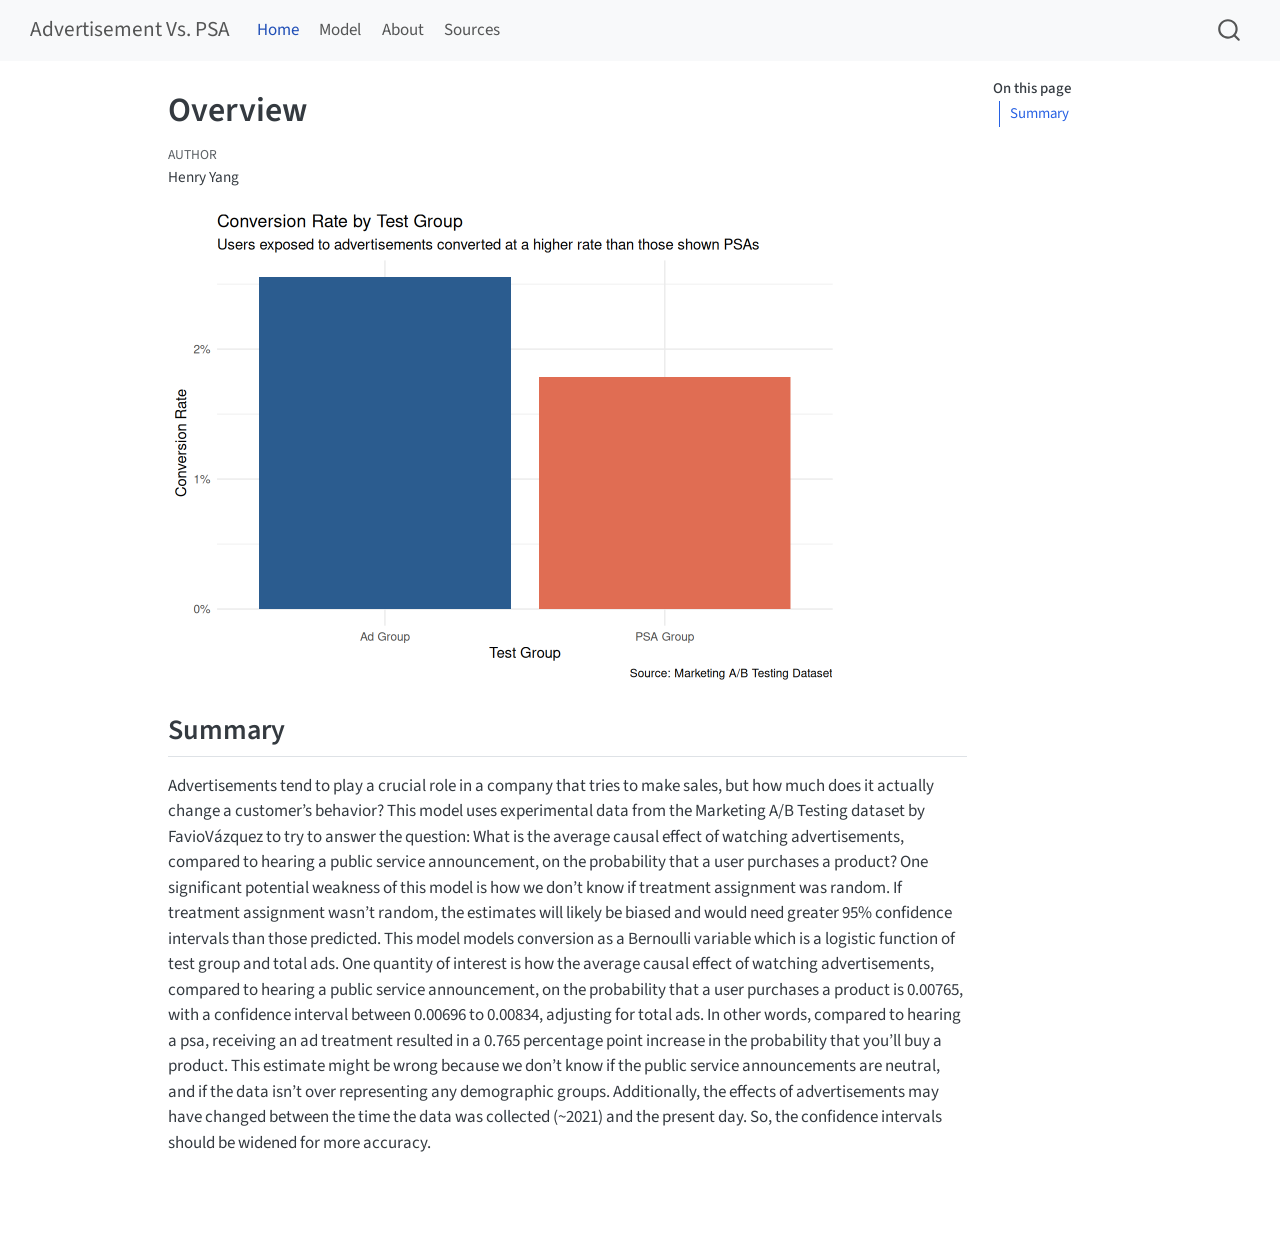
==== index.html @ 62f2049a "Built site for gh-pages" ====
<!DOCTYPE html>
<html xmlns="http://www.w3.org/1999/xhtml" lang="en" xml:lang="en"><head>

<meta charset="utf-8">
<meta name="generator" content="quarto-1.9.38">

<meta name="viewport" content="width=device-width, initial-scale=1.0, user-scalable=yes">

<meta name="author" content="Henry Yang">

<title>Overview – Advertisement Vs. PSA</title>
<style>
/* Default styles provided by pandoc.
** See https://pandoc.org/MANUAL.html#variables-for-html for config info.
*/
code{white-space: pre-wrap;}
span.smallcaps{font-variant: small-caps;}
div.columns{display: flex; gap: min(4vw, 1.5em);}
div.column{flex: auto; overflow-x: auto;}
div.hanging-indent{margin-left: 1.5em; text-indent: -1.5em;}
ul.task-list{list-style: none;}
ul.task-list li input[type="checkbox"] {
  width: 0.8em;
  margin: 0 0.8em 0.2em -1em; /* quarto-specific, see https://github.com/quarto-dev/quarto-cli/issues/4556 */ 
  vertical-align: middle;
}
</style>


<script src="site_libs/quarto-nav/quarto-nav.js"></script>
<script src="site_libs/quarto-nav/headroom.min.js"></script>
<script src="site_libs/clipboard/clipboard.min.js"></script>
<script src="site_libs/quarto-search/autocomplete.umd.js"></script>
<script src="site_libs/quarto-search/fuse.min.js"></script>
<script src="site_libs/quarto-search/quarto-search.js"></script>
<meta name="quarto:offset" content="./">
<script src="site_libs/quarto-html/quarto.js" type="module"></script>
<script src="site_libs/quarto-html/tabsets/tabsets.js" type="module"></script>
<script src="site_libs/quarto-html/popper.min.js"></script>
<script src="site_libs/quarto-html/tippy.umd.min.js"></script>
<script src="site_libs/quarto-html/anchor.min.js"></script>
<link href="site_libs/quarto-html/tippy.css" rel="stylesheet">
<link href="site_libs/quarto-html/quarto-syntax-highlighting-15634bcf2e68342d4ad2dfa704d543f6.css" rel="stylesheet" id="quarto-text-highlighting-styles">
<script src="site_libs/bootstrap/bootstrap.min.js"></script>
<link href="site_libs/bootstrap/bootstrap-icons.css" rel="stylesheet">
<link href="site_libs/bootstrap/bootstrap-c7aaf898691a6d52799ec1fb7446a9ff.min.css" rel="stylesheet" append-hash="true" id="quarto-bootstrap" data-mode="light">
<script id="quarto-search-options" type="application/json">{
  "location": "navbar",
  "copy-button": false,
  "collapse-after": 3,
  "panel-placement": "end",
  "type": "overlay",
  "limit": 50,
  "keyboard-shortcut": [
    "f",
    "/",
    "s"
  ],
  "show-item-context": false,
  "language": {
    "search-no-results-text": "No results",
    "search-matching-documents-text": "matching documents",
    "search-copy-link-title": "Copy link to search",
    "search-hide-matches-text": "Hide additional matches",
    "search-more-match-text": "more match in this document",
    "search-more-matches-text": "more matches in this document",
    "search-clear-button-title": "Clear",
    "search-text-placeholder": "",
    "search-detached-cancel-button-title": "Cancel",
    "search-submit-button-title": "Submit",
    "search-label": "Search"
  }
}</script>


<link rel="stylesheet" href="styles.css">
</head>

<body class="nav-fixed quarto-light">

<div id="quarto-search-results"></div>
  <header id="quarto-header" class="headroom fixed-top">
    <nav class="navbar navbar-expand-lg " data-bs-theme="dark">
      <div class="navbar-container container-fluid">
      <div class="navbar-brand-container mx-auto">
    <a class="navbar-brand" href="./index.html">
    <span class="navbar-title">Advertisement Vs. PSA</span>
    </a>
  </div>
            <div id="quarto-search" class="" title="Search"></div>
          <button class="navbar-toggler" type="button" data-bs-toggle="collapse" data-bs-target="#navbarCollapse" aria-controls="navbarCollapse" role="menu" aria-expanded="false" aria-label="Toggle navigation" onclick="if (window.quartoToggleHeadroom) { window.quartoToggleHeadroom(); }">
  <span class="navbar-toggler-icon"></span>
</button>
          <div class="collapse navbar-collapse" id="navbarCollapse">
            <ul class="navbar-nav navbar-nav-scroll me-auto">
  <li class="nav-item">
    <a class="nav-link active" href="./index.html" aria-current="page"> 
<span class="menu-text">Home</span></a>
  </li>  
  <li class="nav-item">
    <a class="nav-link" href="./model.html"> 
<span class="menu-text">Model</span></a>
  </li>  
  <li class="nav-item">
    <a class="nav-link" href="./about.html"> 
<span class="menu-text">About</span></a>
  </li>  
  <li class="nav-item">
    <a class="nav-link" href="./sources.html"> 
<span class="menu-text">Sources</span></a>
  </li>  
</ul>
          </div> <!-- /navcollapse -->
            <div class="quarto-navbar-tools">
</div>
      </div> <!-- /container-fluid -->
    </nav>
</header>
<!-- content -->
<div id="quarto-content" class="quarto-container page-columns page-rows-contents page-layout-article page-navbar">
<!-- sidebar -->
<!-- margin-sidebar -->
    <div id="quarto-margin-sidebar" class="sidebar margin-sidebar">
        <nav id="TOC" role="doc-toc" class="toc-active">
    <h2 id="toc-title">On this page</h2>
   
  <ul>
  <li><a href="#summary" id="toc-summary" class="nav-link active" data-scroll-target="#summary">Summary</a></li>
  </ul>
</nav>
    </div>
<!-- main -->
<main class="content" id="quarto-document-content">

<header id="title-block-header" class="quarto-title-block default">
<div class="quarto-title">
<h1 class="title">Overview</h1>
</div>



<div class="quarto-title-meta">

    <div>
    <div class="quarto-title-meta-heading">Author</div>
    <div class="quarto-title-meta-contents">
             <p>Henry Yang </p>
          </div>
  </div>
    
  
    
  </div>
  


</header>


<div class="cell">
<div class="cell-output-display">
<div>
<figure class="figure">
<p><img src="index_files/figure-html/unnamed-chunk-2-1.png" class="img-fluid figure-img" width="672"></p>
</figure>
</div>
</div>
</div>
<section id="summary" class="level2">
<h2 class="anchored" data-anchor-id="summary">Summary</h2>
<p>Advertisements tend to play a crucial role in a company that tries to make sales, but how much does it actually change a customer’s behavior? This model uses experimental data from the Marketing A/B Testing dataset by FavioVázquez to try to answer the question: What is the average causal effect of watching advertisements, compared to hearing a public service announcement, on the probability that a user purchases a product? One significant potential weakness of this model is how we don’t know if treatment assignment was random. If treatment assignment wasn’t random, the estimates will likely be biased and would need greater 95% confidence intervals than those predicted. This model models conversion as a Bernoulli variable which is a logistic function of test group and total ads. One quantity of interest is how the average causal effect of watching advertisements, compared to hearing a public service announcement, on the probability that a user purchases a product is 0.00765, with a confidence interval between 0.00696 to 0.00834, adjusting for total ads. In other words, compared to hearing a psa, receiving an ad treatment resulted in a 0.765 percentage point increase in the probability that you’ll buy a product. This estimate might be wrong because we don’t know if the public service announcements are neutral, and if the data isn’t over representing any demographic groups. Additionally, the effects of advertisements may have changed between the time the data was collected (~2021) and the present day. So, the confidence intervals should be widened for more accuracy.</p>


</section>

</main> <!-- /main -->
<script id="quarto-html-after-body" type="application/javascript">
  window.document.addEventListener("DOMContentLoaded", function (event) {
    const icon = "";
    const anchorJS = new window.AnchorJS();
    anchorJS.options = {
      placement: 'right',
      icon: icon
    };
    anchorJS.add('.anchored');
    const isCodeAnnotation = (el) => {
      for (const clz of el.classList) {
        if (clz.startsWith('code-annotation-')) {                     
          return true;
        }
      }
      return false;
    }
    const onCopySuccess = function(e) {
      // button target
      const button = e.trigger;
      // don't keep focus
      button.blur();
      // flash "checked"
      button.classList.add('code-copy-button-checked');
      var currentTitle = button.getAttribute("title");
      button.setAttribute("title", "Copied!");
      let tooltip;
      if (window.bootstrap) {
        button.setAttribute("data-bs-toggle", "tooltip");
        button.setAttribute("data-bs-placement", "left");
        button.setAttribute("data-bs-title", "Copied!");
        tooltip = new bootstrap.Tooltip(button, 
          { trigger: "manual", 
            customClass: "code-copy-button-tooltip",
            offset: [0, -8]});
        tooltip.show();    
      }
      setTimeout(function() {
        if (tooltip) {
          tooltip.hide();
          button.removeAttribute("data-bs-title");
          button.removeAttribute("data-bs-toggle");
          button.removeAttribute("data-bs-placement");
        }
        button.setAttribute("title", currentTitle);
        button.classList.remove('code-copy-button-checked');
      }, 1000);
      // clear code selection
      e.clearSelection();
    }
    const getTextToCopy = function(trigger) {
      const outerScaffold = trigger.parentElement.cloneNode(true);
      const codeEl = outerScaffold.querySelector('code');
      for (const childEl of codeEl.children) {
        if (isCodeAnnotation(childEl)) {
          childEl.remove();
        }
      }
      return codeEl.innerText;
    }
    const clipboard = new window.ClipboardJS('.code-copy-button:not([data-in-quarto-modal])', {
      text: getTextToCopy
    });
    clipboard.on('success', onCopySuccess);
    if (window.document.getElementById('quarto-embedded-source-code-modal')) {
      const clipboardModal = new window.ClipboardJS('.code-copy-button[data-in-quarto-modal]', {
        text: getTextToCopy,
        container: window.document.getElementById('quarto-embedded-source-code-modal')
      });
      clipboardModal.on('success', onCopySuccess);
    }
      var localhostRegex = new RegExp(/^(?:http|https):\/\/localhost\:?[0-9]*\//);
      var mailtoRegex = new RegExp(/^mailto:/);
        var filterRegex = new RegExp('/' + window.location.host + '/');
      var isInternal = (href) => {
          return filterRegex.test(href) || localhostRegex.test(href) || mailtoRegex.test(href);
      }
      // Inspect non-navigation links and adorn them if external
     var links = window.document.querySelectorAll('a[href]:not(.nav-link):not(.navbar-brand):not(.toc-action):not(.sidebar-link):not(.sidebar-item-toggle):not(.pagination-link):not(.no-external):not([aria-hidden]):not(.dropdown-item):not(.quarto-navigation-tool):not(.about-link)');
      for (var i=0; i<links.length; i++) {
        const link = links[i];
        if (!isInternal(link.href)) {
          // undo the damage that might have been done by quarto-nav.js in the case of
          // links that we want to consider external
          if (link.dataset.originalHref !== undefined) {
            link.href = link.dataset.originalHref;
          }
        }
      }
    function tippyHover(el, contentFn, onTriggerFn, onUntriggerFn) {
      const config = {
        allowHTML: true,
        maxWidth: 500,
        delay: 100,
        arrow: false,
        appendTo: function(el) {
            return el.parentElement;
        },
        interactive: true,
        interactiveBorder: 10,
        theme: 'quarto',
        placement: 'bottom-start',
      };
      if (contentFn) {
        config.content = contentFn;
      }
      if (onTriggerFn) {
        config.onTrigger = onTriggerFn;
      }
      if (onUntriggerFn) {
        config.onUntrigger = onUntriggerFn;
      }
      window.tippy(el, config); 
    }
    const noterefs = window.document.querySelectorAll('a[role="doc-noteref"]');
    for (var i=0; i<noterefs.length; i++) {
      const ref = noterefs[i];
      tippyHover(ref, function() {
        // use id or data attribute instead here
        let href = ref.getAttribute('data-footnote-href') || ref.getAttribute('href');
        try { href = new URL(href).hash; } catch {}
        const id = href.replace(/^#\/?/, "");
        const note = window.document.getElementById(id);
        if (note) {
          return note.innerHTML;
        } else {
          return "";
        }
      });
    }
    const xrefs = window.document.querySelectorAll('a.quarto-xref');
    const processXRef = (id, note) => {
      // Strip column container classes
      const stripColumnClz = (el) => {
        el.classList.remove("page-full", "page-columns");
        if (el.children) {
          for (const child of el.children) {
            stripColumnClz(child);
          }
        }
      }
      stripColumnClz(note)
      if (id === null || id.startsWith('sec-')) {
        // Special case sections, only their first couple elements
        const container = document.createElement("div");
        if (note.children && note.children.length > 2) {
          container.appendChild(note.children[0].cloneNode(true));
          for (let i = 1; i < note.children.length; i++) {
            const child = note.children[i];
            if (child.tagName === "P" && child.innerText === "") {
              continue;
            } else {
              container.appendChild(child.cloneNode(true));
              break;
            }
          }
          if (window.Quarto?.typesetMath) {
            window.Quarto.typesetMath(container);
          }
          return container.innerHTML
        } else {
          if (window.Quarto?.typesetMath) {
            window.Quarto.typesetMath(note);
          }
          return note.innerHTML;
        }
      } else {
        // Remove any anchor links if they are present
        const anchorLink = note.querySelector('a.anchorjs-link');
        if (anchorLink) {
          anchorLink.remove();
        }
        if (window.Quarto?.typesetMath) {
          window.Quarto.typesetMath(note);
        }
        if (note.classList.contains("callout")) {
          return note.outerHTML;
        } else {
          return note.innerHTML;
        }
      }
    }
    for (var i=0; i<xrefs.length; i++) {
      const xref = xrefs[i];
      tippyHover(xref, undefined, function(instance) {
        instance.disable();
        let url = xref.getAttribute('href');
        let hash = undefined; 
        if (url.startsWith('#')) {
          hash = url;
        } else {
          try { hash = new URL(url).hash; } catch {}
        }
        if (hash) {
          const id = hash.replace(/^#\/?/, "");
          const note = window.document.getElementById(id);
          if (note !== null) {
            try {
              const html = processXRef(id, note.cloneNode(true));
              instance.setContent(html);
            } finally {
              instance.enable();
              instance.show();
            }
          } else {
            // See if we can fetch this
            fetch(url.split('#')[0])
            .then(res => res.text())
            .then(html => {
              const parser = new DOMParser();
              const htmlDoc = parser.parseFromString(html, "text/html");
              const note = htmlDoc.getElementById(id);
              if (note !== null) {
                const html = processXRef(id, note);
                instance.setContent(html);
              } 
            }).finally(() => {
              instance.enable();
              instance.show();
            });
          }
        } else {
          // See if we can fetch a full url (with no hash to target)
          // This is a special case and we should probably do some content thinning / targeting
          fetch(url)
          .then(res => res.text())
          .then(html => {
            const parser = new DOMParser();
            const htmlDoc = parser.parseFromString(html, "text/html");
            const note = htmlDoc.querySelector('main.content');
            if (note !== null) {
              // This should only happen for chapter cross references
              // (since there is no id in the URL)
              // remove the first header
              if (note.children.length > 0 && note.children[0].tagName === "HEADER") {
                note.children[0].remove();
              }
              const html = processXRef(null, note);
              instance.setContent(html);
            } 
          }).finally(() => {
            instance.enable();
            instance.show();
          });
        }
      }, function(instance) {
      });
    }
        let selectedAnnoteEl;
        const selectorForAnnotation = ( cell, annotation) => {
          let cellAttr = 'data-code-cell="' + cell + '"';
          let lineAttr = 'data-code-annotation="' +  annotation + '"';
          const selector = 'span[' + cellAttr + '][' + lineAttr + ']';
          return selector;
        }
        const selectCodeLines = (annoteEl) => {
          const doc = window.document;
          const targetCell = annoteEl.getAttribute("data-target-cell");
          const targetAnnotation = annoteEl.getAttribute("data-target-annotation");
          const annoteSpan = window.document.querySelector(selectorForAnnotation(targetCell, targetAnnotation));
          const lines = annoteSpan.getAttribute("data-code-lines").split(",");
          const lineIds = lines.map((line) => {
            return targetCell + "-" + line;
          })
          let top = null;
          let height = null;
          let parent = null;
          if (lineIds.length > 0) {
              //compute the position of the single el (top and bottom and make a div)
              const el = window.document.getElementById(lineIds[0]);
              top = el.offsetTop;
              height = el.offsetHeight;
              parent = el.parentElement.parentElement;
            if (lineIds.length > 1) {
              const lastEl = window.document.getElementById(lineIds[lineIds.length - 1]);
              const bottom = lastEl.offsetTop + lastEl.offsetHeight;
              height = bottom - top;
            }
            if (top !== null && height !== null && parent !== null) {
              // cook up a div (if necessary) and position it 
              let div = window.document.getElementById("code-annotation-line-highlight");
              if (div === null) {
                div = window.document.createElement("div");
                div.setAttribute("id", "code-annotation-line-highlight");
                div.style.position = 'absolute';
                parent.appendChild(div);
              }
              div.style.top = top - 2 + "px";
              div.style.height = height + 4 + "px";
              div.style.left = 0;
              let gutterDiv = window.document.getElementById("code-annotation-line-highlight-gutter");
              if (gutterDiv === null) {
                gutterDiv = window.document.createElement("div");
                gutterDiv.setAttribute("id", "code-annotation-line-highlight-gutter");
                gutterDiv.style.position = 'absolute';
                const codeCell = window.document.getElementById(targetCell);
                const gutter = codeCell.querySelector('.code-annotation-gutter');
                gutter.appendChild(gutterDiv);
              }
              gutterDiv.style.top = top - 2 + "px";
              gutterDiv.style.height = height + 4 + "px";
            }
            selectedAnnoteEl = annoteEl;
          }
        };
        const unselectCodeLines = () => {
          const elementsIds = ["code-annotation-line-highlight", "code-annotation-line-highlight-gutter"];
          elementsIds.forEach((elId) => {
            const div = window.document.getElementById(elId);
            if (div) {
              div.remove();
            }
          });
          selectedAnnoteEl = undefined;
        };
          // Handle positioning of the toggle
      window.addEventListener(
        "resize",
        throttle(() => {
          elRect = undefined;
          if (selectedAnnoteEl) {
            selectCodeLines(selectedAnnoteEl);
          }
        }, 10)
      );
      function throttle(fn, ms) {
      let throttle = false;
      let timer;
        return (...args) => {
          if(!throttle) { // first call gets through
              fn.apply(this, args);
              throttle = true;
          } else { // all the others get throttled
              if(timer) clearTimeout(timer); // cancel #2
              timer = setTimeout(() => {
                fn.apply(this, args);
                timer = throttle = false;
              }, ms);
          }
        };
      }
        // Attach click handler to the DT
        const annoteDls = window.document.querySelectorAll('dt[data-target-cell]');
        for (const annoteDlNode of annoteDls) {
          annoteDlNode.addEventListener('click', (event) => {
            const clickedEl = event.target;
            if (clickedEl !== selectedAnnoteEl) {
              unselectCodeLines();
              const activeEl = window.document.querySelector('dt[data-target-cell].code-annotation-active');
              if (activeEl) {
                activeEl.classList.remove('code-annotation-active');
              }
              selectCodeLines(clickedEl);
              clickedEl.classList.add('code-annotation-active');
            } else {
              // Unselect the line
              unselectCodeLines();
              clickedEl.classList.remove('code-annotation-active');
            }
          });
        }
    const findCites = (el) => {
      const parentEl = el.parentElement;
      if (parentEl) {
        const cites = parentEl.dataset.cites;
        if (cites) {
          return {
            el,
            cites: cites.split(' ')
          };
        } else {
          return findCites(el.parentElement)
        }
      } else {
        return undefined;
      }
    };
    var bibliorefs = window.document.querySelectorAll('a[role="doc-biblioref"]');
    for (var i=0; i<bibliorefs.length; i++) {
      const ref = bibliorefs[i];
      const citeInfo = findCites(ref);
      if (citeInfo) {
        tippyHover(citeInfo.el, function() {
          var popup = window.document.createElement('div');
          citeInfo.cites.forEach(function(cite) {
            var citeDiv = window.document.createElement('div');
            citeDiv.classList.add('hanging-indent');
            citeDiv.classList.add('csl-entry');
            var biblioDiv = window.document.getElementById('ref-' + cite);
            if (biblioDiv) {
              citeDiv.innerHTML = biblioDiv.innerHTML;
            }
            popup.appendChild(citeDiv);
          });
          return popup.innerHTML;
        });
      }
    }
  });
  </script>
</div> <!-- /content -->




</body></html>
---- site_libs/quarto-html/tippy.css ----
.tippy-box[data-animation=fade][data-state=hidden]{opacity:0}[data-tippy-root]{max-width:calc(100vw - 10px)}.tippy-box{position:relative;background-color:#333;color:#fff;border-radius:4px;font-size:14px;line-height:1.4;white-space:normal;outline:0;transition-property:transform,visibility,opacity}.tippy-box[data-placement^=top]>.tippy-arrow{bottom:0}.tippy-box[data-placement^=top]>.tippy-arrow:before{bottom:-7px;left:0;border-width:8px 8px 0;border-top-color:initial;transform-origin:center top}.tippy-box[data-placement^=bottom]>.tippy-arrow{top:0}.tippy-box[data-placement^=bottom]>.tippy-arrow:before{top:-7px;left:0;border-width:0 8px 8px;border-bottom-color:initial;transform-origin:center bottom}.tippy-box[data-placement^=left]>.tippy-arrow{right:0}.tippy-box[data-placement^=left]>.tippy-arrow:before{border-width:8px 0 8px 8px;border-left-color:initial;right:-7px;transform-origin:center left}.tippy-box[data-placement^=right]>.tippy-arrow{left:0}.tippy-box[data-placement^=right]>.tippy-arrow:before{left:-7px;border-width:8px 8px 8px 0;border-right-color:initial;transform-origin:center right}.tippy-box[data-inertia][data-state=visible]{transition-timing-function:cubic-bezier(.54,1.5,.38,1.11)}.tippy-arrow{width:16px;height:16px;color:#333}.tippy-arrow:before{content:"";position:absolute;border-color:transparent;border-style:solid}.tippy-content{position:relative;padding:5px 9px;z-index:1}
---- site_libs/quarto-html/quarto-syntax-highlighting-15634bcf2e68342d4ad2dfa704d543f6.css ----
/* quarto syntax highlight colors */
:root {
  --quarto-hl-ot-color: #003B4F;
  --quarto-hl-at-color: #657422;
  --quarto-hl-ss-color: #20794D;
  --quarto-hl-an-color: #5E5E5E;
  --quarto-hl-fu-color: #4758AB;
  --quarto-hl-st-color: #20794D;
  --quarto-hl-cf-color: #003B4F;
  --quarto-hl-op-color: #5E5E5E;
  --quarto-hl-er-color: #AD0000;
  --quarto-hl-bn-color: #AD0000;
  --quarto-hl-al-color: #AD0000;
  --quarto-hl-va-color: #111111;
  --quarto-hl-bu-color: inherit;
  --quarto-hl-ex-color: inherit;
  --quarto-hl-pp-color: #AD0000;
  --quarto-hl-in-color: #5E5E5E;
  --quarto-hl-vs-color: #20794D;
  --quarto-hl-wa-color: #5E5E5E;
  --quarto-hl-do-color: #5E5E5E;
  --quarto-hl-im-color: #00769E;
  --quarto-hl-ch-color: #20794D;
  --quarto-hl-dt-color: #AD0000;
  --quarto-hl-fl-color: #AD0000;
  --quarto-hl-co-color: #5E5E5E;
  --quarto-hl-cv-color: #5E5E5E;
  --quarto-hl-cn-color: #8f5902;
  --quarto-hl-sc-color: #5E5E5E;
  --quarto-hl-dv-color: #AD0000;
  --quarto-hl-kw-color: #003B4F;
}

/* other quarto variables */
:root {
  --quarto-font-monospace: SFMono-Regular, Menlo, Monaco, Consolas, "Liberation Mono", "Courier New", monospace;
}

/* syntax highlight based on Pandoc's rules */
pre > code.sourceCode > span {
  color: #003B4F;
}

code.sourceCode > span {
  color: #003B4F;
}

div.sourceCode,
div.sourceCode pre.sourceCode {
  color: #003B4F;
}

/* Normal */
code span {
  color: #003B4F;
}

/* Alert */
code span.al {
  color: #AD0000;
  font-style: inherit;
}

/* Annotation */
code span.an {
  color: #5E5E5E;
  font-style: inherit;
}

/* Attribute */
code span.at {
  color: #657422;
  font-style: inherit;
}

/* BaseN */
code span.bn {
  color: #AD0000;
  font-style: inherit;
}

/* BuiltIn */
code span.bu {
  font-style: inherit;
}

/* ControlFlow */
code span.cf {
  color: #003B4F;
  font-weight: bold;
  font-style: inherit;
}

/* Char */
code span.ch {
  color: #20794D;
  font-style: inherit;
}

/* Constant */
code span.cn {
  color: #8f5902;
  font-style: inherit;
}

/* Comment */
code span.co {
  color: #5E5E5E;
  font-style: inherit;
}

/* CommentVar */
code span.cv {
  color: #5E5E5E;
  font-style: italic;
}

/* Documentation */
code span.do {
  color: #5E5E5E;
  font-style: italic;
}

/* DataType */
code span.dt {
  color: #AD0000;
  font-style: inherit;
}

/* DecVal */
code span.dv {
  color: #AD0000;
  font-style: inherit;
}

/* Error */
code span.er {
  color: #AD0000;
  font-style: inherit;
}

/* Extension */
code span.ex {
  font-style: inherit;
}

/* Float */
code span.fl {
  color: #AD0000;
  font-style: inherit;
}

/* Function */
code span.fu {
  color: #4758AB;
  font-style: inherit;
}

/* Import */
code span.im {
  color: #00769E;
  font-style: inherit;
}

/* Information */
code span.in {
  color: #5E5E5E;
  font-style: inherit;
}

/* Keyword */
code span.kw {
  color: #003B4F;
  font-weight: bold;
  font-style: inherit;
}

/* Operator */
code span.op {
  color: #5E5E5E;
  font-style: inherit;
}

/* Other */
code span.ot {
  color: #003B4F;
  font-style: inherit;
}

/* Preprocessor */
code span.pp {
  color: #AD0000;
  font-style: inherit;
}

/* SpecialChar */
code span.sc {
  color: #5E5E5E;
  font-style: inherit;
}

/* SpecialString */
code span.ss {
  color: #20794D;
  font-style: inherit;
}

/* String */
code span.st {
  color: #20794D;
  font-style: inherit;
}

/* Variable */
code span.va {
  color: #111111;
  font-style: inherit;
}

/* VerbatimString */
code span.vs {
  color: #20794D;
  font-style: inherit;
}

/* Warning */
code span.wa {
  color: #5E5E5E;
  font-style: italic;
}

.prevent-inlining {
  content: "</";
}

/*# sourceMappingURL=f23921c56f73e400b49028c9186a1aa0.css.map */
---- styles.css ----
/* css styles */
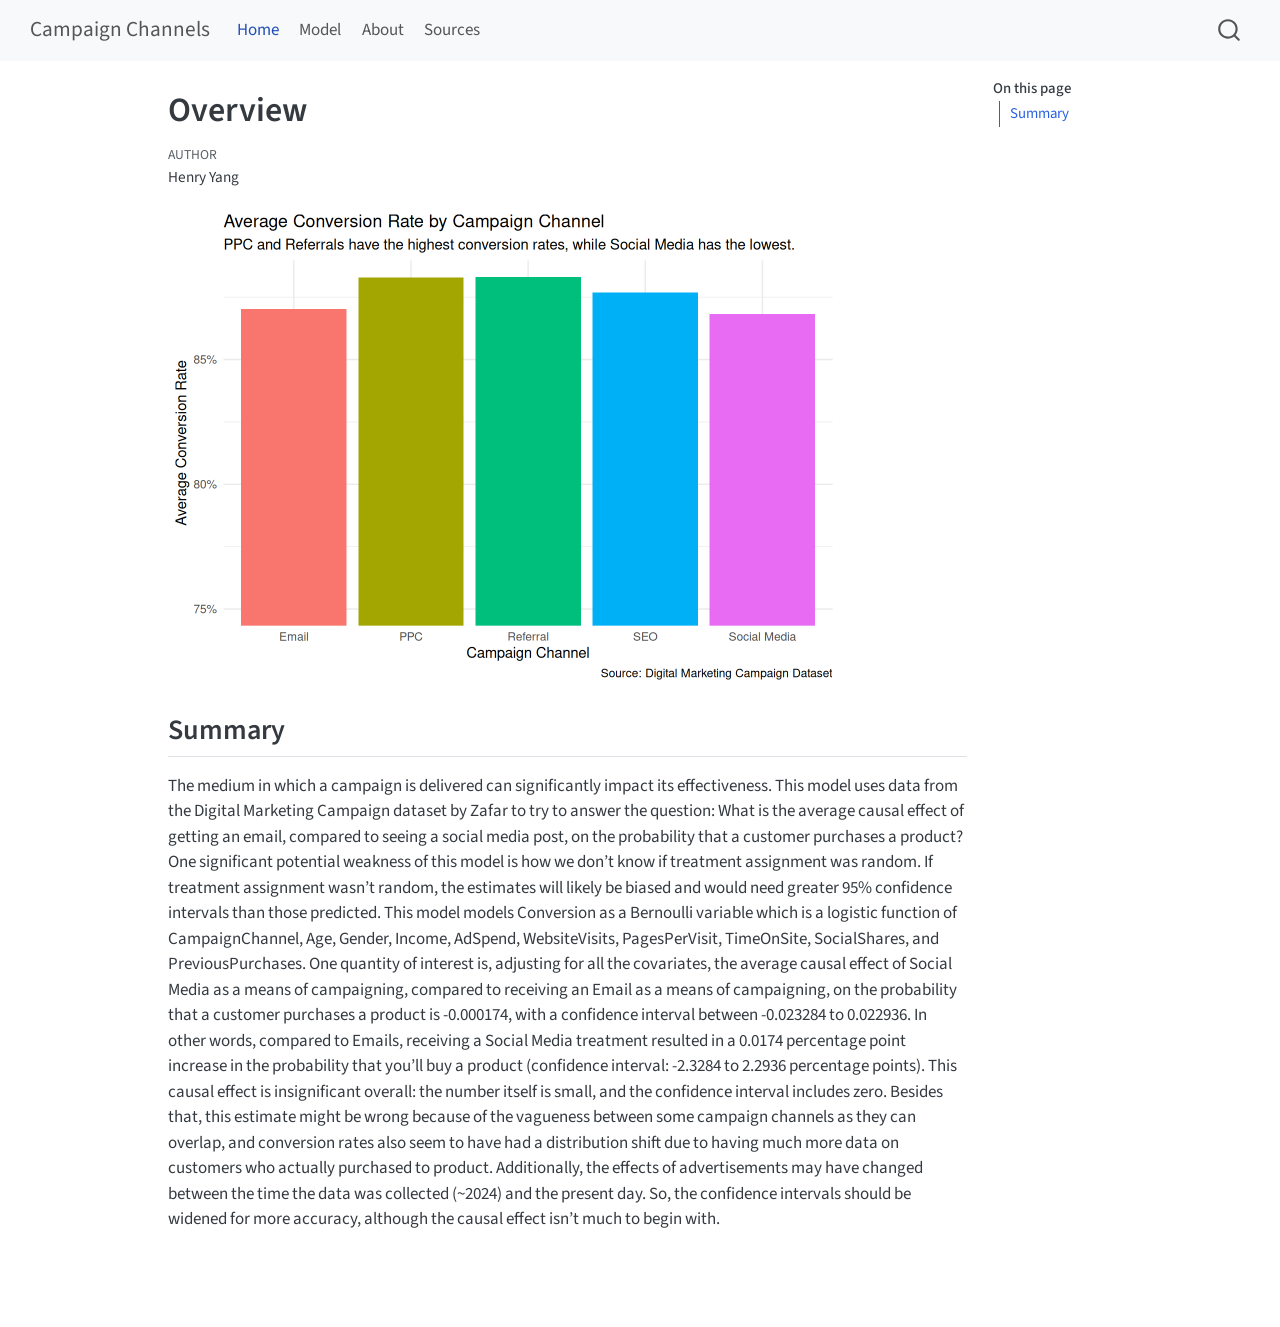
==== commit a876d8d6: "Built site for gh-pages" ====
--- a/index.html
+++ b/index.html
@@ -8,7 +8,7 @@
 
 <meta name="author" content="Henry Yang">
 
-<title>Overview – Advertisement Vs. PSA</title>
+<title>Overview – Campaign Channels</title>
 <style>
 /* Default styles provided by pandoc.
 ** See https://pandoc.org/MANUAL.html#variables-for-html for config info.
@@ -84,7 +84,7 @@
       <div class="navbar-container container-fluid">
       <div class="navbar-brand-container mx-auto">
     <a class="navbar-brand" href="./index.html">
-    <span class="navbar-title">Advertisement Vs. PSA</span>
+    <span class="navbar-title">Campaign Channels</span>
     </a>
   </div>
             <div id="quarto-search" class="" title="Search"></div>
@@ -168,7 +168,7 @@
 </div>
 <section id="summary" class="level2">
 <h2 class="anchored" data-anchor-id="summary">Summary</h2>
-<p>Advertisements tend to play a crucial role in a company that tries to make sales, but how much does it actually change a customer’s behavior? This model uses experimental data from the Marketing A/B Testing dataset by FavioVázquez to try to answer the question: What is the average causal effect of watching advertisements, compared to hearing a public service announcement, on the probability that a user purchases a product? One significant potential weakness of this model is how we don’t know if treatment assignment was random. If treatment assignment wasn’t random, the estimates will likely be biased and would need greater 95% confidence intervals than those predicted. This model models conversion as a Bernoulli variable which is a logistic function of test group and total ads. One quantity of interest is how the average causal effect of watching advertisements, compared to hearing a public service announcement, on the probability that a user purchases a product is 0.00765, with a confidence interval between 0.00696 to 0.00834, adjusting for total ads. In other words, compared to hearing a psa, receiving an ad treatment resulted in a 0.765 percentage point increase in the probability that you’ll buy a product. This estimate might be wrong because we don’t know if the public service announcements are neutral, and if the data isn’t over representing any demographic groups. Additionally, the effects of advertisements may have changed between the time the data was collected (~2021) and the present day. So, the confidence intervals should be widened for more accuracy.</p>
+<p>The medium in which a campaign is delivered can significantly impact its effectiveness. This model uses data from the Digital Marketing Campaign dataset by Zafar to try to answer the question: What is the average causal effect of getting an email, compared to seeing a social media post, on the probability that a customer purchases a product? One significant potential weakness of this model is how we don’t know if treatment assignment was random. If treatment assignment wasn’t random, the estimates will likely be biased and would need greater 95% confidence intervals than those predicted. This model models Conversion as a Bernoulli variable which is a logistic function of CampaignChannel, Age, Gender, Income, AdSpend, WebsiteVisits, PagesPerVisit, TimeOnSite, SocialShares, and PreviousPurchases. One quantity of interest is, adjusting for all the covariates, the average causal effect of Social Media as a means of campaigning, compared to receiving an Email as a means of campaigning, on the probability that a customer purchases a product is -0.000174, with a confidence interval between -0.023284 to 0.022936. In other words, compared to Emails, receiving a Social Media treatment resulted in a 0.0174 percentage point increase in the probability that you’ll buy a product (confidence interval: -2.3284 to 2.2936 percentage points). This causal effect is insignificant overall: the number itself is small, and the confidence interval includes zero. Besides that, this estimate might be wrong because of the vagueness between some campaign channels as they can overlap, and conversion rates also seem to have had a distribution shift due to having much more data on customers who actually purchased to product. Additionally, the effects of advertisements may have changed between the time the data was collected (~2024) and the present day. So, the confidence intervals should be widened for more accuracy, although the causal effect isn’t much to begin with.</p>
 
 
 </section>
@@ -247,7 +247,7 @@
     }
       var localhostRegex = new RegExp(/^(?:http|https):\/\/localhost\:?[0-9]*\//);
       var mailtoRegex = new RegExp(/^mailto:/);
-        var filterRegex = new RegExp('/' + window.location.host + '/');
+        var filterRegex = new RegExp("https:\/\/henry-yang-hd\.github\.io\/final-project\/");
       var isInternal = (href) => {
           return filterRegex.test(href) || localhostRegex.test(href) || mailtoRegex.test(href);
       }
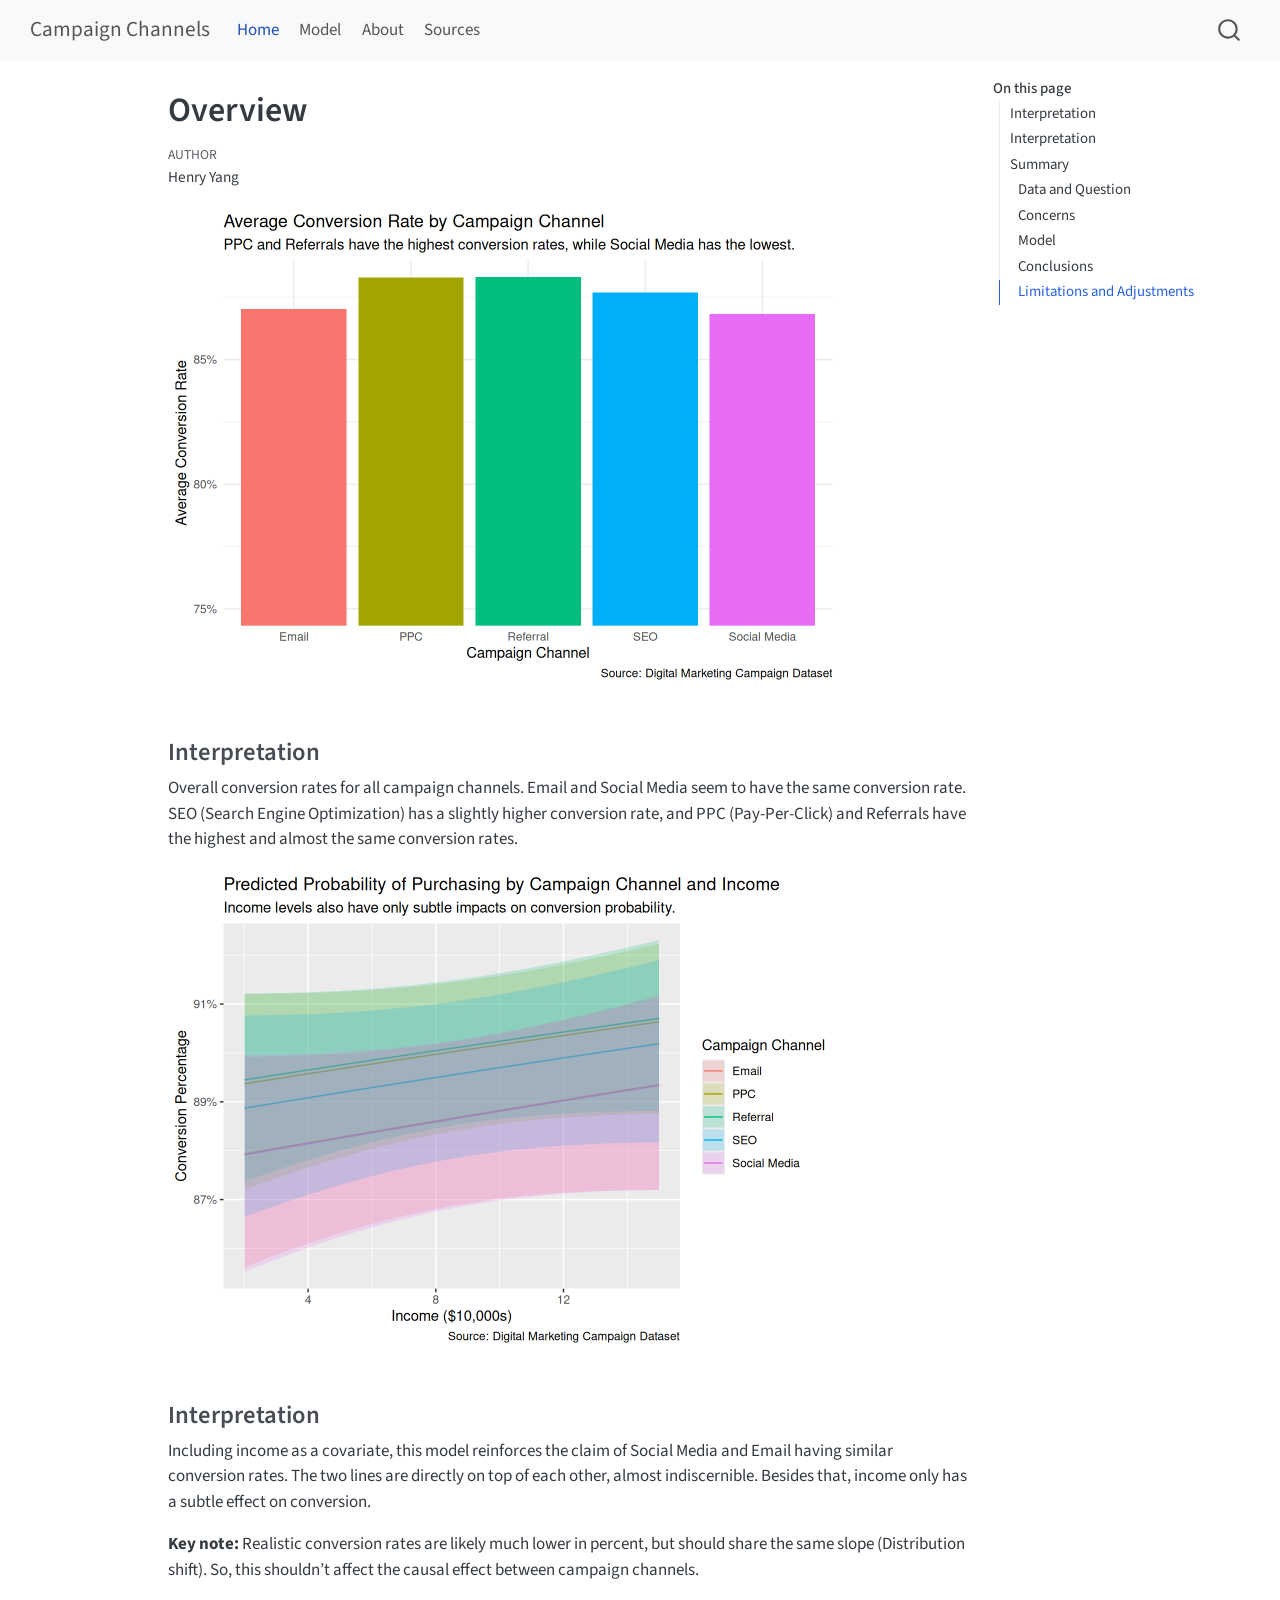
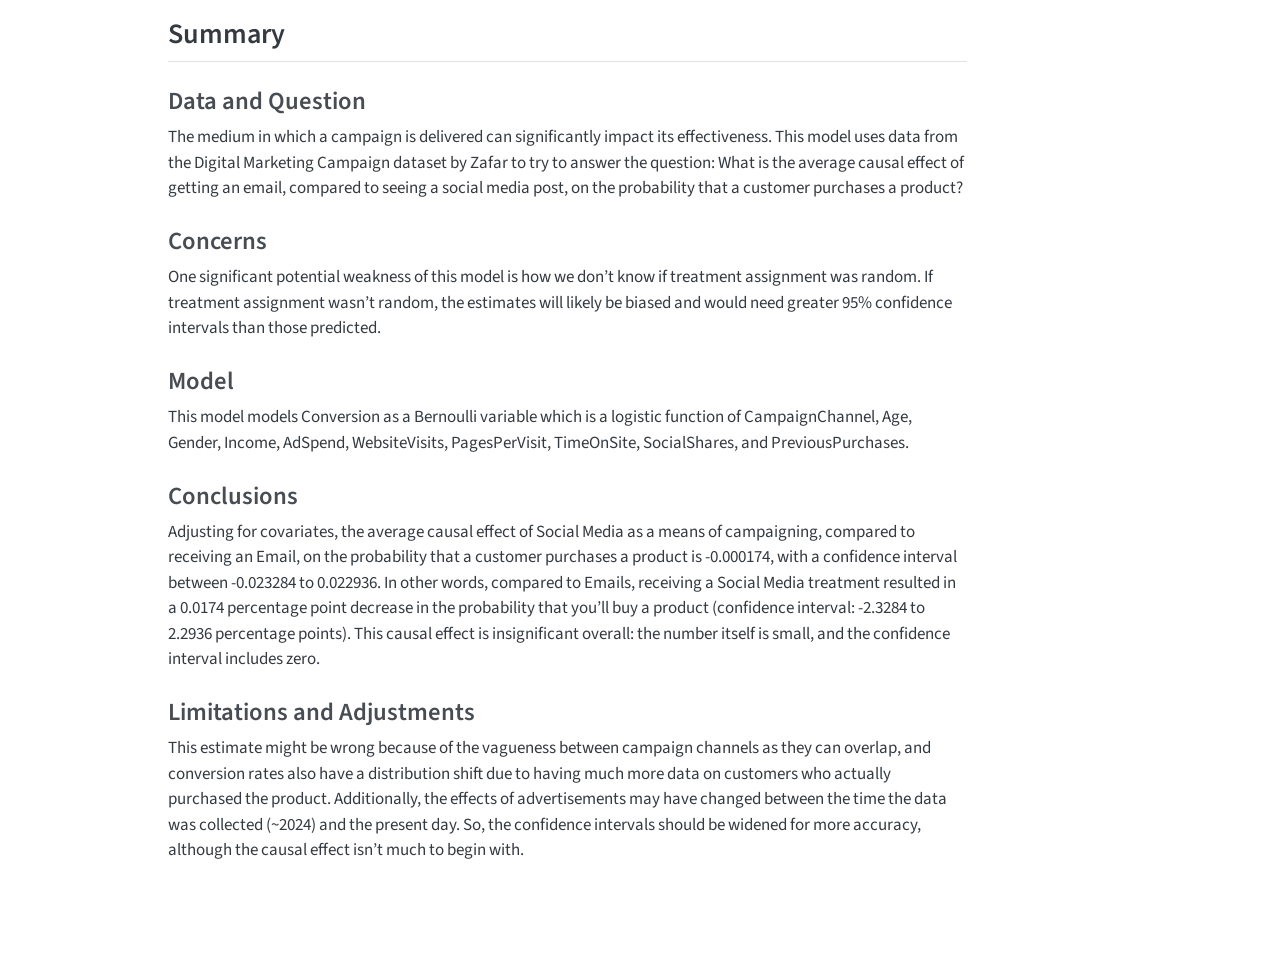
==== commit a108741a: "Built site for gh-pages" ====
--- a/index.html
+++ b/index.html
@@ -125,7 +125,16 @@
     <h2 id="toc-title">On this page</h2>
    
   <ul>
-  <li><a href="#summary" id="toc-summary" class="nav-link active" data-scroll-target="#summary">Summary</a></li>
+  <li><a href="#interpretation" id="toc-interpretation" class="nav-link active" data-scroll-target="#interpretation">Interpretation</a></li>
+  <li><a href="#interpretation-1" id="toc-interpretation-1" class="nav-link" data-scroll-target="#interpretation-1">Interpretation</a></li>
+  <li><a href="#summary" id="toc-summary" class="nav-link" data-scroll-target="#summary">Summary</a>
+  <ul class="collapse">
+  <li><a href="#data-and-question" id="toc-data-and-question" class="nav-link" data-scroll-target="#data-and-question">Data and Question</a></li>
+  <li><a href="#concerns" id="toc-concerns" class="nav-link" data-scroll-target="#concerns">Concerns</a></li>
+  <li><a href="#model" id="toc-model" class="nav-link" data-scroll-target="#model">Model</a></li>
+  <li><a href="#conclusions" id="toc-conclusions" class="nav-link" data-scroll-target="#conclusions">Conclusions</a></li>
+  <li><a href="#limitations-and-adjustments" id="toc-limitations-and-adjustments" class="nav-link" data-scroll-target="#limitations-and-adjustments">Limitations and Adjustments</a></li>
+  </ul></li>
   </ul>
 </nav>
     </div>
@@ -161,16 +170,53 @@
 <div class="cell-output-display">
 <div>
 <figure class="figure">
-<p><img src="index_files/figure-html/unnamed-chunk-2-1.png" class="img-fluid figure-img" width="672"></p>
+<p><img src="index_files/figure-html/unnamed-chunk-4-1.png" class="img-fluid figure-img" width="672"></p>
 </figure>
 </div>
 </div>
 </div>
+<section id="interpretation" class="level3">
+<h3 class="anchored" data-anchor-id="interpretation">Interpretation</h3>
+<p>Overall conversion rates for all campaign channels. Email and Social Media seem to have the same conversion rate. SEO (Search Engine Optimization) has a slightly higher conversion rate, and PPC (Pay-Per-Click) and Referrals have the highest and almost the same conversion rates.</p>
+<div class="cell">
+<div class="cell-output-display">
+<div>
+<figure class="figure">
+<p><img src="index_files/figure-html/unnamed-chunk-5-1.png" class="img-fluid figure-img" width="672"></p>
+</figure>
+</div>
+</div>
+</div>
+</section>
+<section id="interpretation-1" class="level3">
+<h3 class="anchored" data-anchor-id="interpretation-1">Interpretation</h3>
+<p>Including income as a covariate, this model reinforces the claim of Social Media and Email having similar conversion rates. The two lines are directly on top of each other, almost indiscernible. Besides that, income only has a subtle effect on conversion.</p>
+<p><strong>Key note:</strong> Realistic conversion rates are likely much lower in percent, but should share the same slope (Distribution shift). So, this shouldn’t affect the causal effect between campaign channels.</p>
+</section>
 <section id="summary" class="level2">
 <h2 class="anchored" data-anchor-id="summary">Summary</h2>
-<p>The medium in which a campaign is delivered can significantly impact its effectiveness. This model uses data from the Digital Marketing Campaign dataset by Zafar to try to answer the question: What is the average causal effect of getting an email, compared to seeing a social media post, on the probability that a customer purchases a product? One significant potential weakness of this model is how we don’t know if treatment assignment was random. If treatment assignment wasn’t random, the estimates will likely be biased and would need greater 95% confidence intervals than those predicted. This model models Conversion as a Bernoulli variable which is a logistic function of CampaignChannel, Age, Gender, Income, AdSpend, WebsiteVisits, PagesPerVisit, TimeOnSite, SocialShares, and PreviousPurchases. One quantity of interest is, adjusting for all the covariates, the average causal effect of Social Media as a means of campaigning, compared to receiving an Email as a means of campaigning, on the probability that a customer purchases a product is -0.000174, with a confidence interval between -0.023284 to 0.022936. In other words, compared to Emails, receiving a Social Media treatment resulted in a 0.0174 percentage point increase in the probability that you’ll buy a product (confidence interval: -2.3284 to 2.2936 percentage points). This causal effect is insignificant overall: the number itself is small, and the confidence interval includes zero. Besides that, this estimate might be wrong because of the vagueness between some campaign channels as they can overlap, and conversion rates also seem to have had a distribution shift due to having much more data on customers who actually purchased to product. Additionally, the effects of advertisements may have changed between the time the data was collected (~2024) and the present day. So, the confidence intervals should be widened for more accuracy, although the causal effect isn’t much to begin with.</p>
-
-
+<section id="data-and-question" class="level3">
+<h3 class="anchored" data-anchor-id="data-and-question">Data and Question</h3>
+<p>The medium in which a campaign is delivered can significantly impact its effectiveness. This model uses data from the Digital Marketing Campaign dataset by Zafar to try to answer the question: What is the average causal effect of getting an email, compared to seeing a social media post, on the probability that a customer purchases a product?</p>
+</section>
+<section id="concerns" class="level3">
+<h3 class="anchored" data-anchor-id="concerns">Concerns</h3>
+<p>One significant potential weakness of this model is how we don’t know if treatment assignment was random. If treatment assignment wasn’t random, the estimates will likely be biased and would need greater 95% confidence intervals than those predicted.</p>
+</section>
+<section id="model" class="level3">
+<h3 class="anchored" data-anchor-id="model">Model</h3>
+<p>This model models Conversion as a Bernoulli variable which is a logistic function of CampaignChannel, Age, Gender, Income, AdSpend, WebsiteVisits, PagesPerVisit, TimeOnSite, SocialShares, and PreviousPurchases.</p>
+</section>
+<section id="conclusions" class="level3">
+<h3 class="anchored" data-anchor-id="conclusions">Conclusions</h3>
+<p>Adjusting for covariates, the average causal effect of Social Media as a means of campaigning, compared to receiving an Email, on the probability that a customer purchases a product is -0.000174, with a confidence interval between -0.023284 to 0.022936. In other words, compared to Emails, receiving a Social Media treatment resulted in a 0.0174 percentage point decrease in the probability that you’ll buy a product (confidence interval: -2.3284 to 2.2936 percentage points). This causal effect is insignificant overall: the number itself is small, and the confidence interval includes zero.</p>
+</section>
+<section id="limitations-and-adjustments" class="level3">
+<h3 class="anchored" data-anchor-id="limitations-and-adjustments">Limitations and Adjustments</h3>
+<p>This estimate might be wrong because of the vagueness between campaign channels as they can overlap, and conversion rates also have a distribution shift due to having much more data on customers who actually purchased the product. Additionally, the effects of advertisements may have changed between the time the data was collected (~2024) and the present day. So, the confidence intervals should be widened for more accuracy, although the causal effect isn’t much to begin with.</p>
+
+
+</section>
 </section>
 
 </main> <!-- /main -->
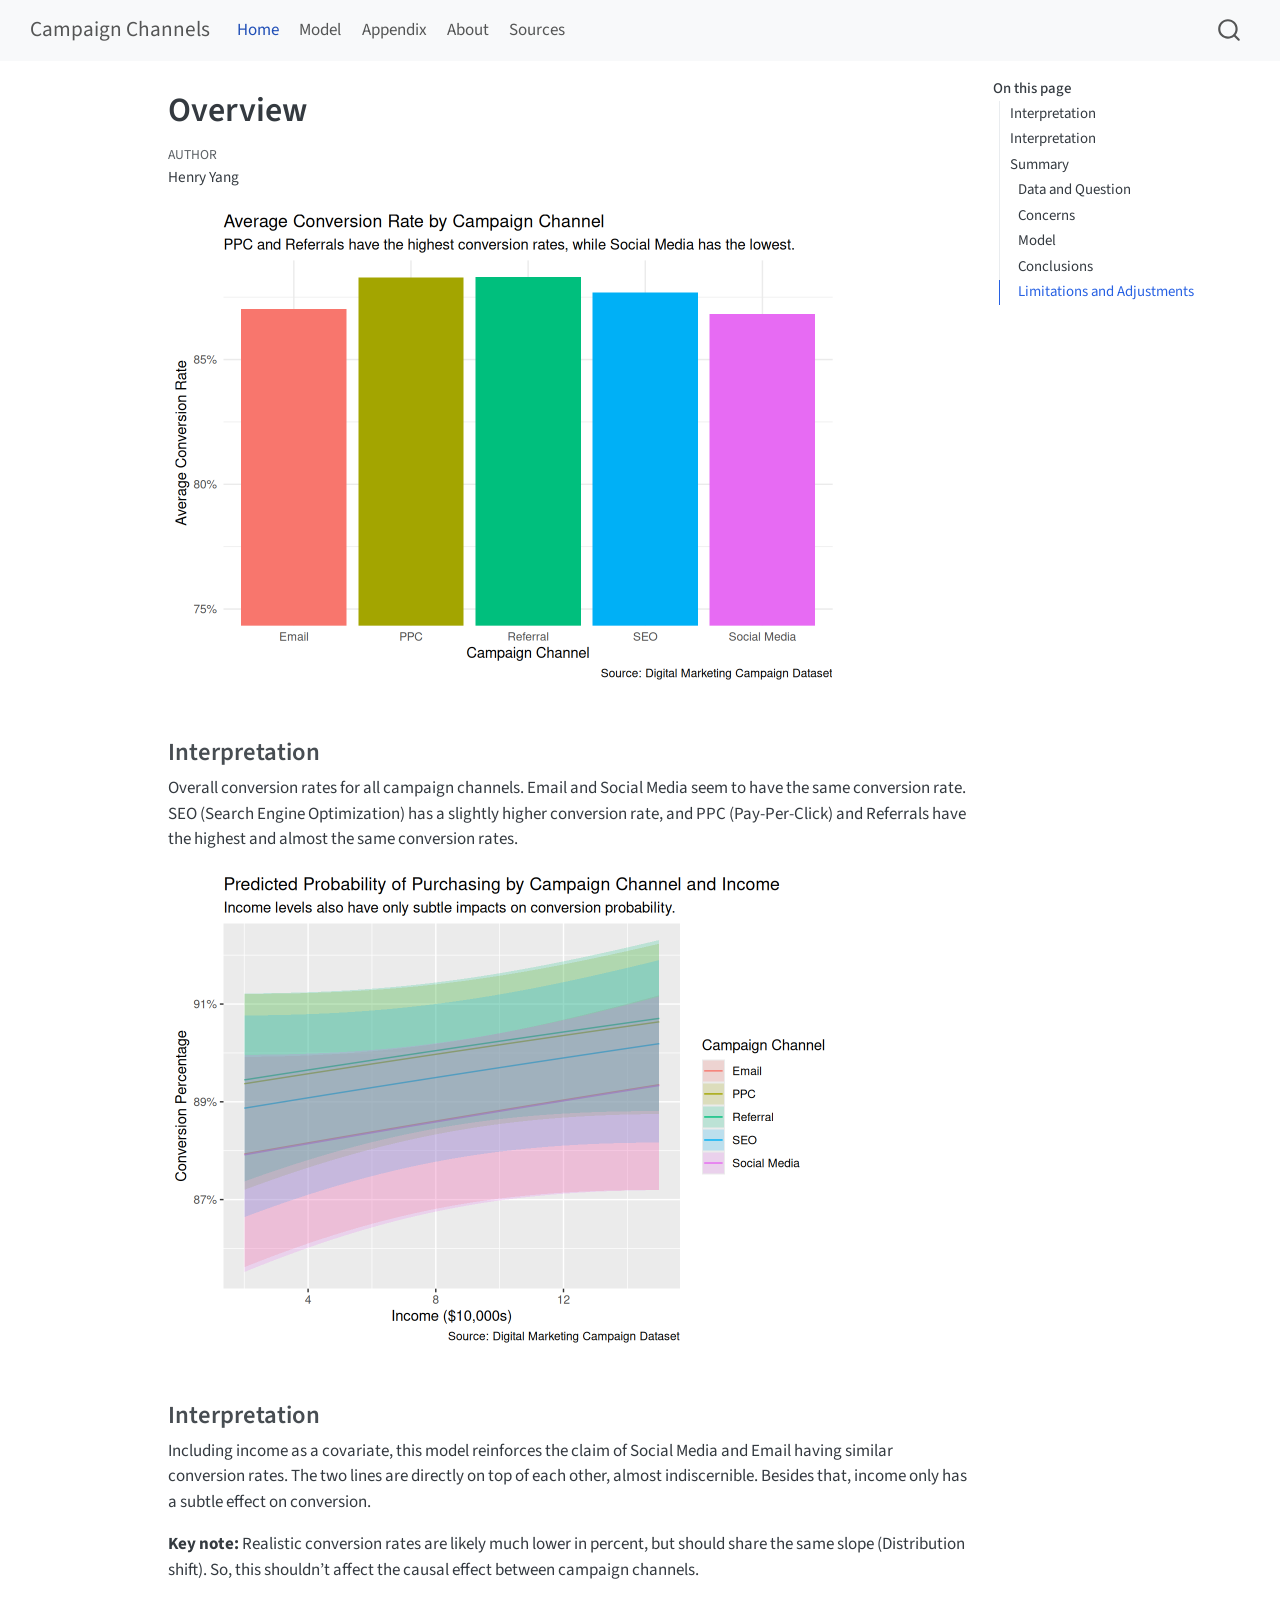
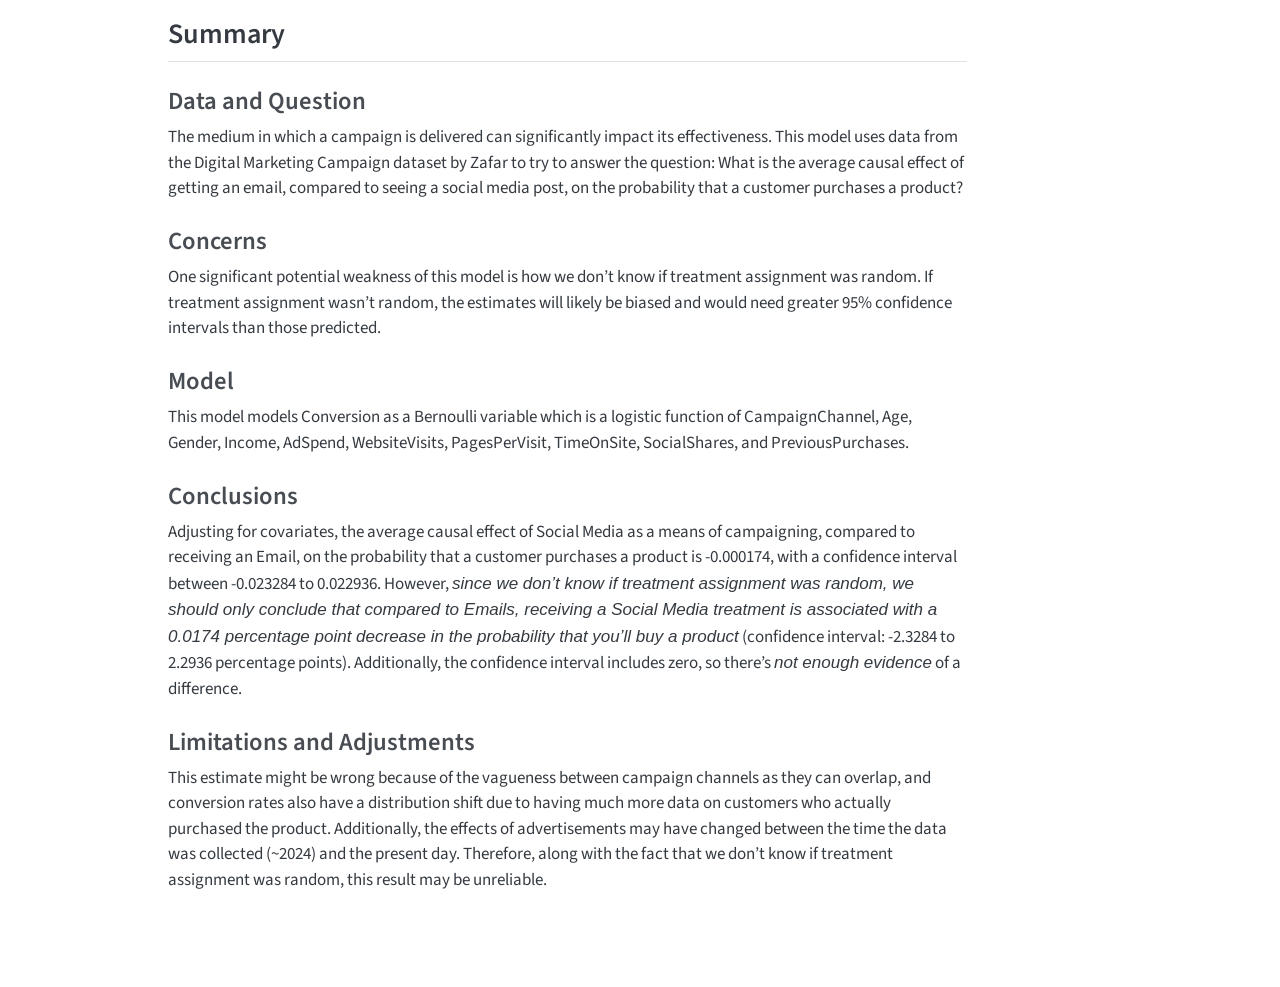
==== commit 218cec36: "Built site for gh-pages" ====
--- a/index.html
+++ b/index.html
@@ -102,6 +102,10 @@
 <span class="menu-text">Model</span></a>
   </li>  
   <li class="nav-item">
+    <a class="nav-link" href="./appendix.html"> 
+<span class="menu-text">Appendix</span></a>
+  </li>  
+  <li class="nav-item">
     <a class="nav-link" href="./about.html"> 
 <span class="menu-text">About</span></a>
   </li>  
@@ -209,11 +213,11 @@
 </section>
 <section id="conclusions" class="level3">
 <h3 class="anchored" data-anchor-id="conclusions">Conclusions</h3>
-<p>Adjusting for covariates, the average causal effect of Social Media as a means of campaigning, compared to receiving an Email, on the probability that a customer purchases a product is -0.000174, with a confidence interval between -0.023284 to 0.022936. In other words, compared to Emails, receiving a Social Media treatment resulted in a 0.0174 percentage point decrease in the probability that you’ll buy a product (confidence interval: -2.3284 to 2.2936 percentage points). This causal effect is insignificant overall: the number itself is small, and the confidence interval includes zero.</p>
+<p>Adjusting for covariates, the average causal effect of Social Media as a means of campaigning, compared to receiving an Email, on the probability that a customer purchases a product is -0.000174, with a confidence interval between -0.023284 to 0.022936. However, <em>since we don’t know if treatment assignment was random, we should only conclude that compared to Emails, receiving a Social Media treatment is associated with a 0.0174 percentage point decrease in the probability that you’ll buy a product</em> (confidence interval: -2.3284 to 2.2936 percentage points). Additionally, the confidence interval includes zero, so there’s <em>not enough evidence</em> of a difference.</p>
 </section>
 <section id="limitations-and-adjustments" class="level3">
 <h3 class="anchored" data-anchor-id="limitations-and-adjustments">Limitations and Adjustments</h3>
-<p>This estimate might be wrong because of the vagueness between campaign channels as they can overlap, and conversion rates also have a distribution shift due to having much more data on customers who actually purchased the product. Additionally, the effects of advertisements may have changed between the time the data was collected (~2024) and the present day. So, the confidence intervals should be widened for more accuracy, although the causal effect isn’t much to begin with.</p>
+<p>This estimate might be wrong because of the vagueness between campaign channels as they can overlap, and conversion rates also have a distribution shift due to having much more data on customers who actually purchased the product. Additionally, the effects of advertisements may have changed between the time the data was collected (~2024) and the present day. Therefore, along with the fact that we don’t know if treatment assignment was random, this result may be unreliable.</p>
 
 
 </section>
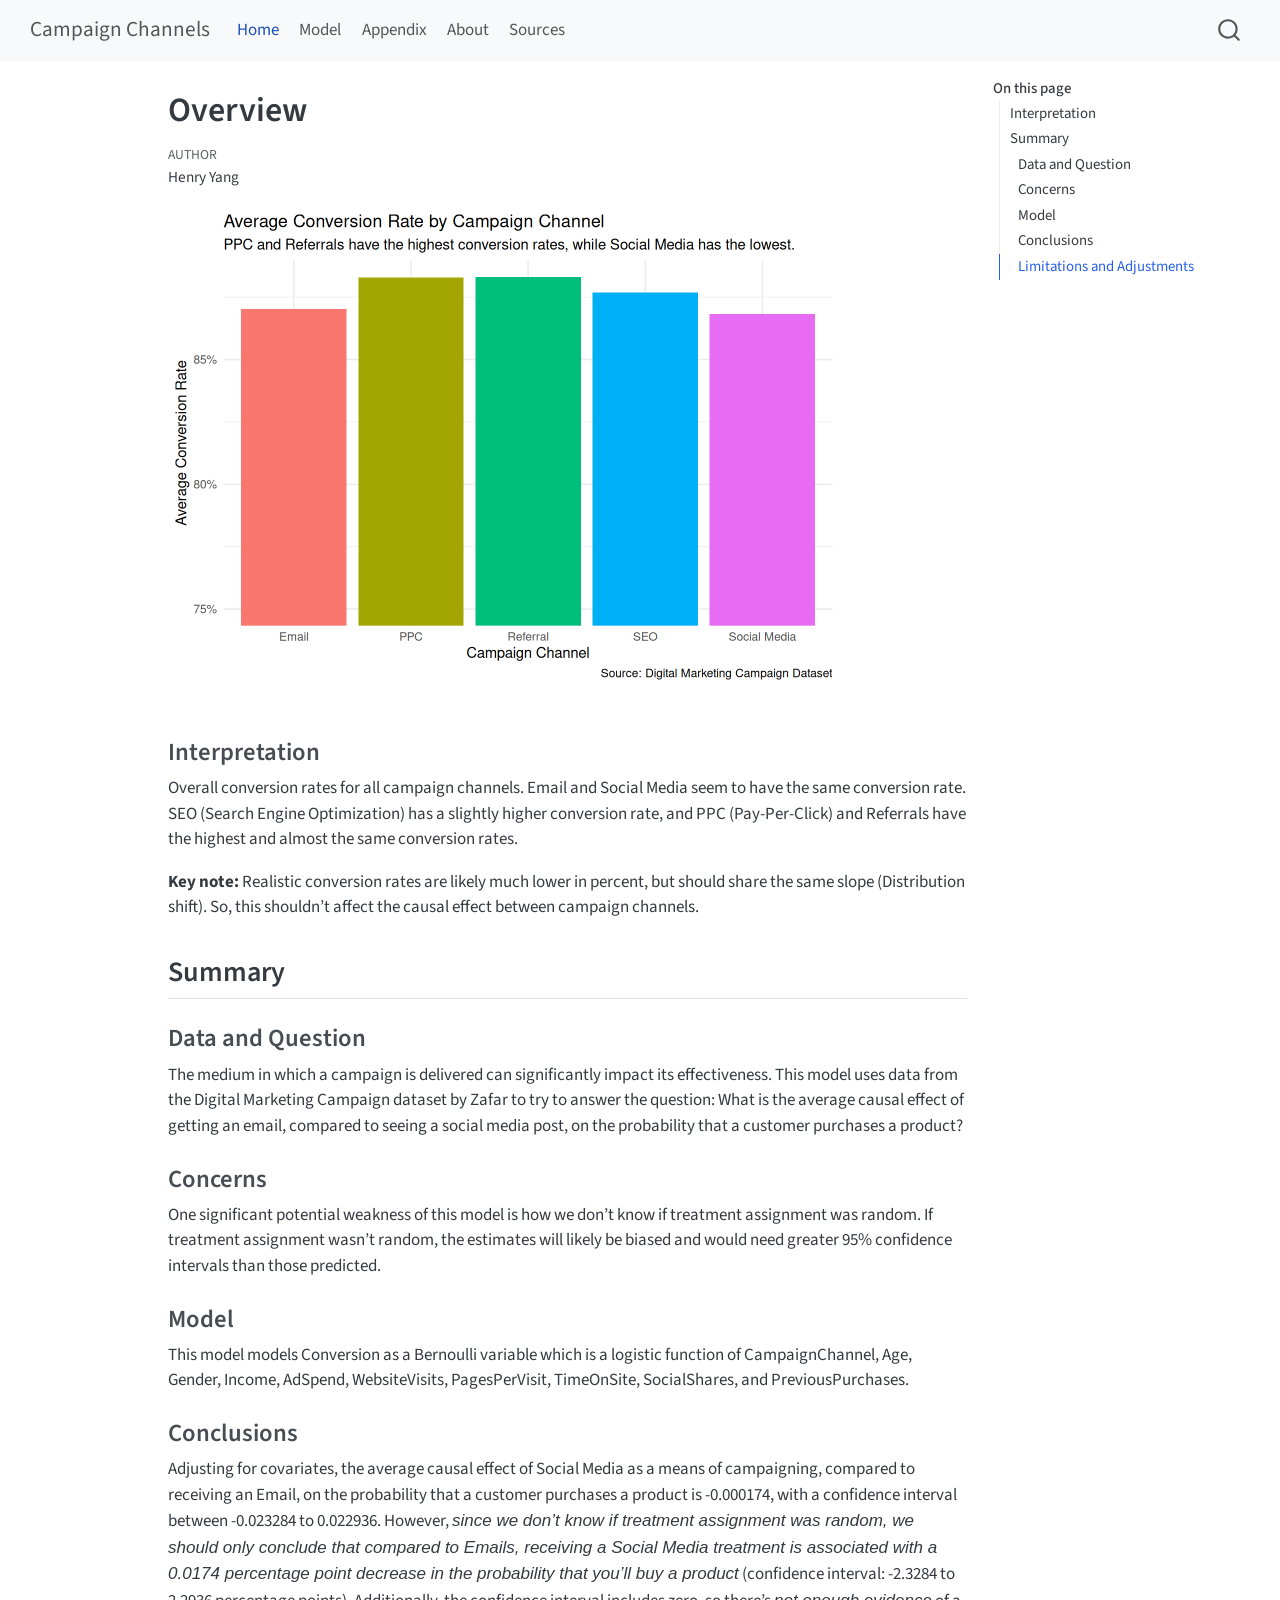
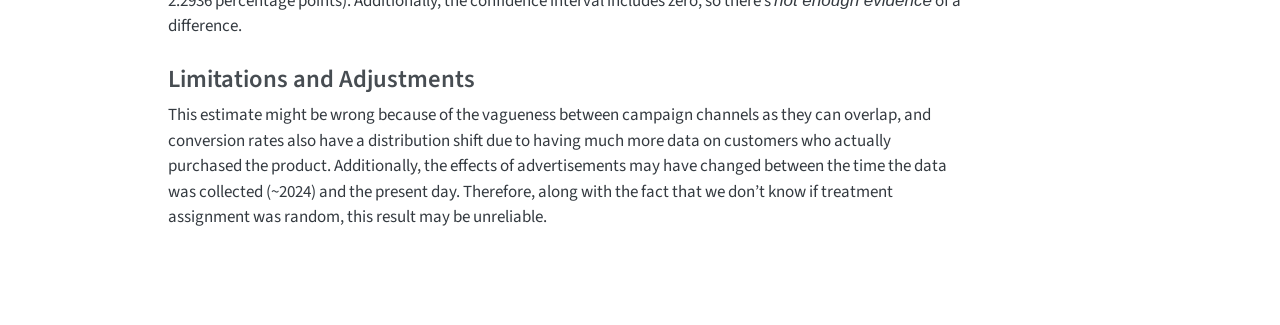
==== commit df097e2e: "Built site for gh-pages" ====
--- a/index.html
+++ b/index.html
@@ -130,7 +130,6 @@
    
   <ul>
   <li><a href="#interpretation" id="toc-interpretation" class="nav-link active" data-scroll-target="#interpretation">Interpretation</a></li>
-  <li><a href="#interpretation-1" id="toc-interpretation-1" class="nav-link" data-scroll-target="#interpretation-1">Interpretation</a></li>
   <li><a href="#summary" id="toc-summary" class="nav-link" data-scroll-target="#summary">Summary</a>
   <ul class="collapse">
   <li><a href="#data-and-question" id="toc-data-and-question" class="nav-link" data-scroll-target="#data-and-question">Data and Question</a></li>
@@ -182,19 +181,6 @@
 <section id="interpretation" class="level3">
 <h3 class="anchored" data-anchor-id="interpretation">Interpretation</h3>
 <p>Overall conversion rates for all campaign channels. Email and Social Media seem to have the same conversion rate. SEO (Search Engine Optimization) has a slightly higher conversion rate, and PPC (Pay-Per-Click) and Referrals have the highest and almost the same conversion rates.</p>
-<div class="cell">
-<div class="cell-output-display">
-<div>
-<figure class="figure">
-<p><img src="index_files/figure-html/unnamed-chunk-5-1.png" class="img-fluid figure-img" width="672"></p>
-</figure>
-</div>
-</div>
-</div>
-</section>
-<section id="interpretation-1" class="level3">
-<h3 class="anchored" data-anchor-id="interpretation-1">Interpretation</h3>
-<p>Including income as a covariate, this model reinforces the claim of Social Media and Email having similar conversion rates. The two lines are directly on top of each other, almost indiscernible. Besides that, income only has a subtle effect on conversion.</p>
 <p><strong>Key note:</strong> Realistic conversion rates are likely much lower in percent, but should share the same slope (Distribution shift). So, this shouldn’t affect the causal effect between campaign channels.</p>
 </section>
 <section id="summary" class="level2">
